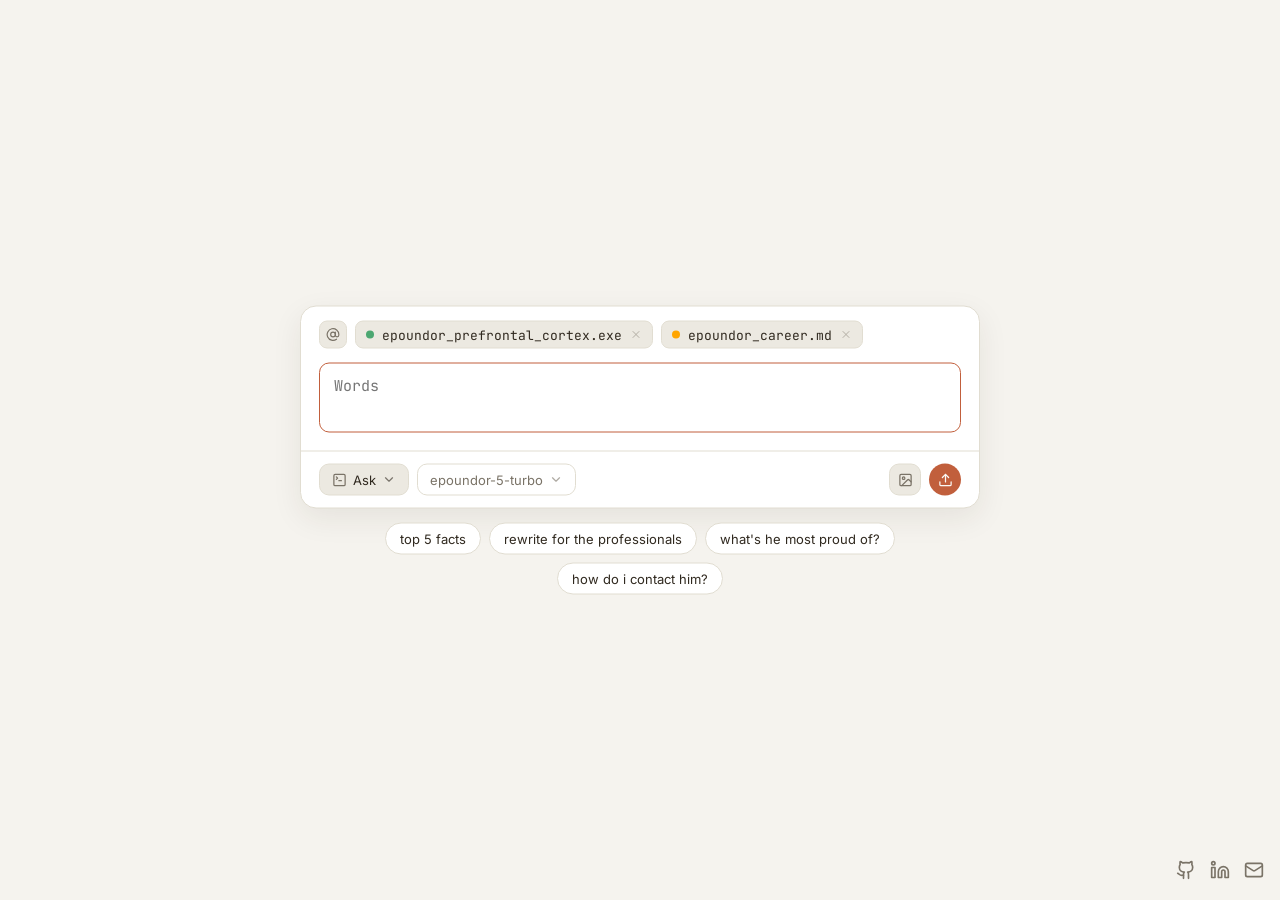
==== index.html @ b636bb86 "feat: initialize personal website project with interactive chat UI and basic styles" ====
<!doctype html>
<html lang="en">
  <head>
    <meta charset="utf-8" />
    <meta name="viewport" content="width=device-width, initial-scale=1" />
    <title>epoundor</title>
    <meta
      name="description"
      content="Software engineer, professional bug creator"
    />
    <link rel="icon" type="image/svg+xml" href="favicon.svg" />
    <link rel="preconnect" href="https://fonts.googleapis.com" />
    <link rel="preconnect" href="https://fonts.gstatic.com" crossorigin />
    <link
      href="https://fonts.googleapis.com/css2?family=Fraunces:opsz,wght@9..144,400;9..144,500;9..144,600&family=Inter:wght@400;500;600&family=JetBrains+Mono:wght@400;500&display=swap"
      rel="stylesheet"
    />

    <link rel="stylesheet" href="style.css" />
  </head>
  <body>
    <main class="stage">
      <div class="thread" id="thread" aria-live="polite"></div>

      <div class="prompt-wrap" id="promptWrap">
        <form class="prompt-box" id="promptForm">
          <div class="chip-row">
            <span class="at-icon" aria-hidden="true">
              <svg
                viewBox="0 0 24 24"
                fill="none"
                stroke="currentColor"
                stroke-width="2"
                stroke-linecap="round"
                stroke-linejoin="round"
              >
                <circle cx="12" cy="12" r="4"></circle>
                <path d="M16 8v5a3 3 0 0 0 6 0v-1a10 10 0 1 0-4 8"></path>
              </svg>
            </span>
            <span class="file-chip">
              <span class="dot"></span>
              <span class="chip-name">epoundor_prefrontal_cortex.exe</span>
              <svg
                class="x-icon"
                viewBox="0 0 24 24"
                fill="none"
                stroke="currentColor"
                stroke-width="2"
                stroke-linecap="round"
                stroke-linejoin="round"
                aria-hidden="true"
              >
                <path d="M18 6 6 18"></path>
                <path d="m6 6 12 12"></path>
              </svg>
            </span>
            <span class="file-chip">
              <span class="dot orange"></span>
              <span class="chip-name">epoundor_career.md</span>
              <svg
                class="x-icon"
                viewBox="0 0 24 24"
                fill="none"
                stroke="currentColor"
                stroke-width="2"
                stroke-linecap="round"
                stroke-linejoin="round"
                aria-hidden="true"
              >
                <path d="M18 6 6 18"></path>
                <path d="m6 6 12 12"></path>
              </svg>
            </span>
          </div>

          <textarea id="promptInput" placeholder="Words" rows="2"></textarea>

          <div class="controls-row">
            <div class="left-controls">
              <button type="button" class="pill" disabled>
                <svg
                  viewBox="0 0 24 24"
                  fill="none"
                  stroke="currentColor"
                  stroke-width="2"
                  stroke-linecap="round"
                  stroke-linejoin="round"
                  class="pill-icon"
                  aria-hidden="true"
                >
                  <path d="m7 11 2-2-2-2"></path>
                  <path d="M11 13h4"></path>
                  <rect width="18" height="18" x="3" y="3" rx="2" ry="2"></rect>
                </svg>
                <span>Ask</span>
                <svg
                  viewBox="0 0 24 24"
                  fill="none"
                  stroke="currentColor"
                  stroke-width="2"
                  stroke-linecap="round"
                  stroke-linejoin="round"
                  class="chevron"
                  aria-hidden="true"
                >
                  <path d="m6 9 6 6 6-6"></path>
                </svg>
              </button>
              <button type="button" class="pill ghost" disabled>
                <span>epoundor-5-turbo</span>
                <svg
                  viewBox="0 0 24 24"
                  fill="none"
                  stroke="currentColor"
                  stroke-width="2"
                  stroke-linecap="round"
                  stroke-linejoin="round"
                  class="chevron"
                  aria-hidden="true"
                >
                  <path d="m6 9 6 6 6-6"></path>
                </svg>
              </button>
            </div>
            <div class="right-controls">
              <button
                type="button"
                class="icon-btn"
                disabled
                aria-label="image"
              >
                <svg
                  viewBox="0 0 24 24"
                  fill="none"
                  stroke="currentColor"
                  stroke-width="2"
                  stroke-linecap="round"
                  stroke-linejoin="round"
                  aria-hidden="true"
                >
                  <rect width="18" height="18" x="3" y="3" rx="2" ry="2"></rect>
                  <circle cx="9" cy="9" r="2"></circle>
                  <path d="m21 15-3.086-3.086a2 2 0 0 0-2.828 0L6 21"></path>
                </svg>
              </button>
              <button type="submit" class="send-btn" aria-label="send">
                <svg
                  viewBox="0 0 24 24"
                  fill="none"
                  stroke="currentColor"
                  stroke-width="2"
                  stroke-linecap="round"
                  stroke-linejoin="round"
                  aria-hidden="true"
                >
                  <path d="M12 3v12"></path>
                  <path d="m17 8-5-5-5 5"></path>
                  <path d="M21 15v4a2 2 0 0 1-2 2H5a2 2 0 0 1-2-2v-4"></path>
                </svg>
              </button>
            </div>
          </div>
        </form>

        <div class="suggestions" id="suggestions">
          <button
            type="button"
            class="suggestion-chip"
            data-prompt="top 5 facts"
          >
            top 5 facts
          </button>
          <button
            type="button"
            class="suggestion-chip"
            data-prompt="rewrite for the professionals"
          >
            rewrite for the professionals
          </button>
          <button
            type="button"
            class="suggestion-chip"
            data-prompt="what's he most proud of?"
          >
            what's he most proud of?
          </button>
          <button
            type="button"
            class="suggestion-chip"
            data-prompt="how do i contact him?"
          >
            how do i contact him?
          </button>
        </div>
      </div>
    </main>

    <nav class="social-nav" id="socialNav">
      <a
        href="https://github.com/epoundor"
        target="_blank"
        rel="noopener noreferrer"
        class="social-link"
        aria-label="GitHub"
      >
        <svg
          viewBox="0 0 24 24"
          fill="none"
          stroke="currentColor"
          stroke-width="2"
          stroke-linecap="round"
          stroke-linejoin="round"
          aria-hidden="true"
        >
          <path
            d="M15 22v-4a4.8 4.8 0 0 0-1-3.5c3 0 6-2 6-5.5.08-1.25-.27-2.48-1-3.5.28-1.15.28-2.35 0-3.5 0 0-1 0-3 1.5-2.64-.5-5.36-.5-8 0C6 2 5 2 5 2c-.3 1.15-.3 2.35 0 3.5A5.403 5.403 0 0 0 4 9c0 3.5 3 5.5 6 5.5-.39.49-.68 1.05-.85 1.65-.17.6-.22 1.23-.15 1.85v4"
          ></path>
          <path d="M9 18c-4.51 2-5-2-7-2"></path>
        </svg>
      </a>
      <a
        href="https://www.linkedin.com/in/freedauss-epoundor-tanda/"
        target="_blank"
        rel="noopener noreferrer"
        class="social-link"
        aria-label="LinkedIn"
      >
        <svg
          viewBox="0 0 24 24"
          fill="none"
          stroke="currentColor"
          stroke-width="2"
          stroke-linecap="round"
          stroke-linejoin="round"
          aria-hidden="true"
        >
          <path
            d="M16 8a6 6 0 0 1 6 6v7h-4v-7a2 2 0 0 0-2-2 2 2 0 0 0-2 2v7h-4v-7a6 6 0 0 1 6-6z"
          ></path>
          <rect width="4" height="12" x="2" y="9"></rect>
          <circle cx="4" cy="4" r="2"></circle>
        </svg>
      </a>
      <a
        href="mailto:freedausstanda@gmail.com"
        class="social-link"
        aria-label="Email"
      >
        <svg
          viewBox="0 0 24 24"
          fill="none"
          stroke="currentColor"
          stroke-width="2"
          stroke-linecap="round"
          stroke-linejoin="round"
          aria-hidden="true"
        >
          <rect width="20" height="16" x="2" y="4" rx="2"></rect>
          <path d="m22 7-8.97 5.7a1.94 1.94 0 0 1-2.06 0L2 7"></path>
        </svg>
      </a>
    </nav>

    <script src="script.js"></script>
  </body>
</html>
---- style.css ----
:root {
  --bg: #F5F3EE;
  --surface: #FFFFFF;
  --surface-soft: #ECE9E1;
  --border: #E1DDD1;
  --text: #30291F;
  --text-soft: #7A7367;
  --accent: #C15F3C;
  --accent-hover: #A94F30;
  --accent-soft: #F0DAC9;
  --user-bubble: #E8E4D9;
  --font-serif: 'Fraunces', Georgia, serif;
  --font-sans: 'Inter', -apple-system, BlinkMacSystemFont, sans-serif;
  --font-mono: 'JetBrains Mono', ui-monospace, monospace;
  color-scheme: light;
}

@media (prefers-color-scheme: dark) {
  :root:not([data-theme="light"]) {
    --bg: #26241E;
    --surface: #302D26;
    --surface-soft: #3A362D;
    --border: #46412F;
    --text: #F1EDE2;
    --text-soft: #A39C8B;
    --accent: #E2825F;
    --accent-hover: #EF9772;
    --accent-soft: #4A3728;
    --user-bubble: #3A362D;
    color-scheme: dark;
  }
}

:root[data-theme="dark"] {
  --bg: #26241E;
  --surface: #302D26;
  --surface-soft: #3A362D;
  --border: #46412F;
  --text: #F1EDE2;
  --text-soft: #A39C8B;
  --accent: #E2825F;
  --accent-hover: #EF9772;
  --accent-soft: #4A3728;
  --user-bubble: #3A362D;
  color-scheme: dark;
}

* { box-sizing: border-box; }

html, body {
  margin: 0;
  padding: 0;
  height: 100%;
  overflow: hidden;
  background: var(--bg);
  color: var(--text);
  font-family: var(--font-sans);
}

.stage {
  height: 100dvh;
  display: flex;
  flex-direction: column;
  padding: 16px;
  position: relative;
}

/* ---------- conversation thread ---------- */

.thread {
  flex: 1;
  min-height: 0;
  overflow-y: auto;
  scrollbar-width: none; 
  -ms-overflow-style: none; 
  scroll-behavior: smooth;
  width: 100%;
  max-width: 680px;
  margin: 0 auto;
  padding: 24px 4px 200px;
  display: flex;
  flex-direction: column;
  gap: 20px;
}
.thread::-webkit-scrollbar {
  display: none;
}

.msg {
  max-width: 90%;
  scroll-margin-bottom: 190px;
  animation: msg-rise 0.35s ease both;
}

@keyframes msg-rise {
  from { opacity: 0; transform: translateY(8px); }
  to { opacity: 1; transform: translateY(0); }
}

.msg.user {
  align-self: flex-end;
  background: var(--user-bubble);
  border-radius: 16px 16px 4px 16px;
  padding: 10px 16px;
  font-size: 15px;
}

.msg.assistant:last-child {
  margin-bottom: 100px;
}

.msg.assistant {
  align-self: flex-start;
  padding: 4px 2px;
  font-size: 15px;
  line-height: 1.65;
}

.msg.assistant .avatar-row {
  display: flex;
  align-items: center;
  gap: 8px;
  margin-bottom: 8px;
}

.msg.assistant .avatar {
  width: 22px;
  height: 22px;
  border-radius: 6px;
  background: var(--accent);
  color: #FAF9F5;
  display: flex;
  align-items: center;
  justify-content: center;
  font-family: var(--font-serif);
  font-size: 13px;
  flex-shrink: 0;
}

.msg.assistant .model-name {
  font-family: var(--font-mono);
  font-size: 12px;
  color: var(--text-soft);
}

.typing {
  display: flex;
  gap: 4px;
  padding: 6px 2px;
}
.typing span {
  width: 6px;
  height: 6px;
  border-radius: 50%;
  background: var(--text-soft);
  animation: bounce 1.2s infinite ease-in-out;
}
.typing span:nth-child(2) { animation-delay: 0.15s; }
.typing span:nth-child(3) { animation-delay: 0.3s; }

@keyframes bounce {
  0%, 80%, 100% { transform: translateY(0); opacity: 0.4; }
  40% { transform: translateY(-4px); opacity: 1; }
}

.footnote {
  cursor: pointer;
  border-bottom: 1px solid var(--border);
  font-weight: 500;
}
.footnote sup {
  color: var(--accent);
  font-size: 11px;
  margin-left: 1px;
}

.ref-grid {
  margin-top: 14px;
  display: grid;
  grid-template-columns: repeat(auto-fit, minmax(140px, 1fr));
  gap: 10px;
}

.ref-card {
  display: block;
  background: var(--surface);
  border: 1px solid var(--border);
  border-radius: 10px;
  padding: 12px;
  text-decoration: none;
  color: var(--text);
  transition: background 0.15s;
}
.ref-card:hover {
  background: var(--surface-soft);
}
.ref-card .ref-host {
  font-size: 11px;
  color: var(--text-soft);
  margin-bottom: 4px;
}
.ref-card .ref-title {
  font-family: var(--font-serif);
  font-size: 14px;
  margin-bottom: 2px;
}
.ref-card .ref-desc {
  font-size: 12px;
  color: var(--text-soft);
}

.contrib-wrap {
  margin-top: 14px;
  border: 1px solid var(--border);
  border-radius: 10px;
  padding: 12px;
  background: var(--surface);
  overflow-x: auto;
}
.contrib-loading {
  font-size: 12px;
  color: var(--text-soft);
}

.contrib-grid {
  display: flex;
  gap: 3px;
  min-width: 480px;
}
.contrib-col {
  display: flex;
  flex-direction: column;
  gap: 3px;
}
.contrib-cell {
  width: 10px;
  height: 10px;
  border-radius: 2px;
  background: var(--surface-soft);
}
.contrib-cell[data-level="1"] { background: var(--accent-soft); }
.contrib-cell[data-level="2"] { background: color-mix(in srgb, var(--accent) 45%, var(--surface-soft)); }
.contrib-cell[data-level="3"] { background: color-mix(in srgb, var(--accent) 75%, var(--surface-soft)); }
.contrib-cell[data-level="4"] { background: var(--accent); }

.contrib-caption {
  font-size: 12px;
  color: var(--text-soft);
  margin-top: 8px;
}

.photo-card {
  position: relative;
  aspect-ratio: 1;
  border-radius: 10px;
  overflow: hidden;
  border: 1px solid var(--border);
  background: var(--surface-soft);
}
.photo-card img {
  width: 100%;
  height: 100%;
  object-fit: cover;
  display: block;
}
.photo-card .photo-fallback {
  display: none;
  position: absolute;
  inset: 0;
  align-items: center;
  justify-content: center;
  text-align: center;
  padding: 10px;
  font-size: 11px;
  color: var(--text-soft);
}
.photo-card.photo-missing img {
  display: none;
}
.photo-card.photo-missing .photo-fallback {
  display: flex;
}
.photo-card .photo-caption {
  position: absolute;
  left: 0;
  right: 0;
  bottom: 0;
  padding: 16px 8px 6px;
  font-size: 11px;
  color: #FAF9F5;
  background: linear-gradient(transparent, rgba(0, 0, 0, 0.55));
}
.photo-card.photo-missing .photo-caption {
  display: none;
}

.msg.assistant a {
  color: var(--accent);
}

/* ---------- prompt box ---------- */

.prompt-wrap {
  width: 100%;
  max-width: 680px;
  margin: 0 auto;
  position: absolute;
  left: 50%;
  bottom: 50%;
  transform: translate(-50%, 50%);
  transition: bottom 0.5s cubic-bezier(0.22, 1, 0.36, 1), transform 0.5s cubic-bezier(0.22, 1, 0.36, 1);
  opacity: 0;
  animation: rise 0.6s ease 0.15s forwards;
}

.prompt-wrap.docked {
  position: fixed;
  bottom: 0;
  transform: translate(-50%, 0);
  padding-bottom: 16px;
  opacity: 1;
  animation: none;
}

@keyframes rise {
  from { opacity: 0; transform: translate(-50%, 65%); }
  to { opacity: 1; transform: translate(-50%, 50%); }
}

.prompt-box {
  border-radius: 16px;
  border: 1px solid var(--border);
  background: var(--surface);
  box-shadow: 0 10px 30px rgba(48, 41, 31, 0.08);
  overflow: hidden;
}

.chip-row {
  display: flex;
  align-items: center;
  gap: 8px;
  padding: 14px 18px 0;
}

.at-icon {
  width: 28px;
  height: 28px;
  border-radius: 8px;
  background: var(--surface-soft);
  border: 1px solid var(--border);
  display: flex;
  align-items: center;
  justify-content: center;
  color: var(--text-soft);
  flex-shrink: 0;
}
.at-icon svg { width: 14px; height: 14px; }

.file-chip {
  display: inline-flex;
  align-items: center;
  gap: 8px;
  height: 28px;
  border-radius: 8px;
  background: var(--surface-soft);
  border: 1px solid var(--border);
  padding: 0 10px;
  font-size: 13px;
  font-family: var(--font-mono);
}

.file-chip .dot {
  width: 8px;
  height: 8px;
  border-radius: 50%;
  background: #4CA771;
}

.file-chip .dot.orange {
  background: orange;
}

.file-chip .x-icon {
  width: 12px;
  height: 12px;
  color: var(--text-soft);
  opacity: 0.5;
}

textarea#promptInput {
  width: 100%;
  background: transparent;
  border: 1px solid var(--border);
  border-radius: 10px;
  margin: 14px 18px 0;
  width: calc(100% - 36px);
  padding: 10px 14px;
  font-size: 15px;
  font-family: var(--font-mono);
  color: var(--text);
  line-height: 1.6;
  resize: none;
}
textarea#promptInput:focus {
  outline: none;
  border-color: var(--accent);
}

.controls-row {
  display: flex;
  align-items: center;
  justify-content: space-between;
  border-top: 1px solid var(--border);
  padding: 12px 18px;
  margin-top: 14px;
}

.left-controls, .right-controls {
  display: flex;
  align-items: center;
  gap: 8px;
}

.pill {
  display: inline-flex;
  align-items: center;
  gap: 6px;
  height: 32px;
  border-radius: 10px;
  background: var(--surface-soft);
  border: 1px solid var(--border);
  padding: 0 12px;
  font-size: 13px;
  color: var(--text);
  font-family: var(--font-sans);
  cursor: not-allowed;
}
.pill.ghost {
  background: transparent;
  color: var(--text-soft);
}
.pill-icon { width: 15px; height: 15px; color: var(--text-soft); }
.chevron { width: 14px; height: 14px; opacity: 0.6; }

.icon-btn {
  width: 32px;
  height: 32px;
  border-radius: 10px;
  background: var(--surface-soft);
  border: 1px solid var(--border);
  display: flex;
  align-items: center;
  justify-content: center;
  color: var(--text-soft);
  cursor: not-allowed;
}
.icon-btn svg { width: 15px; height: 15px; }

.send-btn {
  width: 32px;
  height: 32px;
  border-radius: 50%;
  background: var(--accent);
  border: none;
  color: #FAF9F5;
  display: flex;
  align-items: center;
  justify-content: center;
  cursor: pointer;
  transition: transform 0.1s, background 0.15s;
}
.send-btn:hover { background: var(--accent-hover); }
.send-btn:active { transform: scale(0.94); }
.send-btn svg { width: 15px; height: 15px; }

.suggestions {
  display: flex;
  flex-wrap: wrap;
  gap: 8px;
  justify-content: center;
  margin-top: 14px;
}

.suggestion-chip {
  font-family: var(--font-sans);
  font-size: 13px;
  color: var(--text);
  background: var(--surface);
  border: 1px solid var(--border);
  border-radius: 999px;
  padding: 7px 14px;
  cursor: pointer;
  transition: background 0.15s, border-color 0.15s;
}
.suggestion-chip:hover {
  background: var(--surface-soft);
  border-color: var(--accent);
}

.prompt-wrap.docked .suggestions {
  display: none;
}

/* ---------- social nav ---------- */

.social-nav {
  position: fixed;
  bottom: 16px;
  right: 16px;
  display: flex;
  gap: 14px;
}

.social-link {
  color: var(--text-soft);
  opacity: 0;
  animation: fade-in 0.5s ease 0.6s forwards;
  transition: color 0.15s;
}
.social-link:nth-child(2) { animation-delay: 0.7s; }
.social-link:nth-child(3) { animation-delay: 0.8s; }
.social-link:hover { color: var(--accent); }
.social-link svg { width: 20px; height: 20px; }

@keyframes fade-in {
  from { opacity: 0; transform: translateY(4px); }
  to { opacity: 1; transform: translateY(0); }
}

@media (max-width: 640px) {
  .social-nav { display: none; }
  .thread { padding-bottom: 220px; }
}
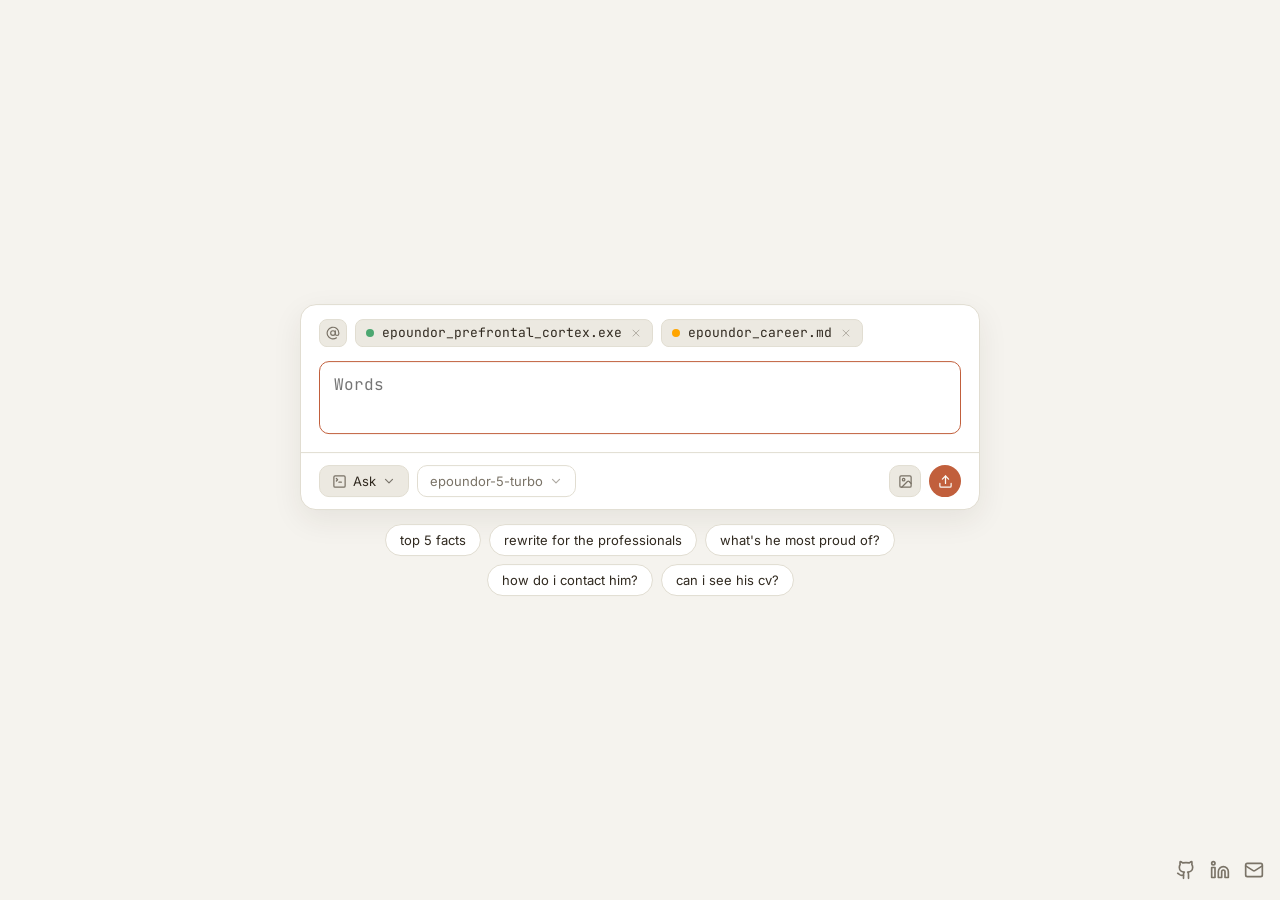
==== commit 2ba02187: "feat: add CV support, update branding with new favicon, and improve mobile responsive styling" ====
--- a/index.html
+++ b/index.html
@@ -3,12 +3,12 @@
   <head>
     <meta charset="utf-8" />
     <meta name="viewport" content="width=device-width, initial-scale=1" />
-    <title>epoundor</title>
+    <title>Epoundor Freedauss TANDA</title>
     <meta
       name="description"
       content="Software engineer, professional bug creator"
     />
-    <link rel="icon" type="image/svg+xml" href="favicon.svg" />
+    <link rel="icon" type="image/svg+xml" href="favicon.png" />
     <link rel="preconnect" href="https://fonts.googleapis.com" />
     <link rel="preconnect" href="https://fonts.gstatic.com" crossorigin />
     <link
@@ -191,6 +191,13 @@
             data-prompt="how do i contact him?"
           >
             how do i contact him?
+          </button>
+          <button
+            type="button"
+            class="suggestion-chip"
+            data-prompt="can i see his cv?"
+          >
+            can i see his cv?
           </button>
         </div>
       </div>
--- a/style.css
+++ b/style.css
@@ -126,14 +126,9 @@
 .msg.assistant .avatar {
   width: 22px;
   height: 22px;
-  border-radius: 6px;
-  background: var(--accent);
-  color: #FAF9F5;
-  display: flex;
-  align-items: center;
-  justify-content: center;
-  font-family: var(--font-serif);
-  font-size: 13px;
+  background-image: url("favicon.png");
+  background-size: cover;
+  background-position: center;
   flex-shrink: 0;
 }
 
@@ -340,6 +335,12 @@
   align-items: center;
   gap: 8px;
   padding: 14px 18px 0;
+  overflow-x: auto;
+  scrollbar-width: none;
+  -ms-overflow-style: none;
+}
+.chip-row::-webkit-scrollbar {
+  display: none;
 }
 
 .at-icon {
@@ -367,6 +368,8 @@
   padding: 0 10px;
   font-size: 13px;
   font-family: var(--font-mono);
+  flex-shrink: 0;
+  white-space: nowrap;
 }
 
 .file-chip .dot {
@@ -395,7 +398,7 @@
   margin: 14px 18px 0;
   width: calc(100% - 36px);
   padding: 10px 14px;
-  font-size: 15px;
+  font-size: 16px;
   font-family: var(--font-mono);
   color: var(--text);
   line-height: 1.6;
@@ -531,3 +534,11 @@
   .social-nav { display: none; }
   .thread { padding-bottom: 220px; }
 }
+
+@media (max-width: 400px) {
+  .stage { padding: 12px; }
+  .chip-row { padding: 12px 14px 0; }
+  textarea#promptInput { margin: 12px 14px 0; width: calc(100% - 28px); }
+  .controls-row { flex-wrap: wrap; row-gap: 10px; padding: 12px 14px; }
+  .pill.ghost { padding: 0 8px; }
+}
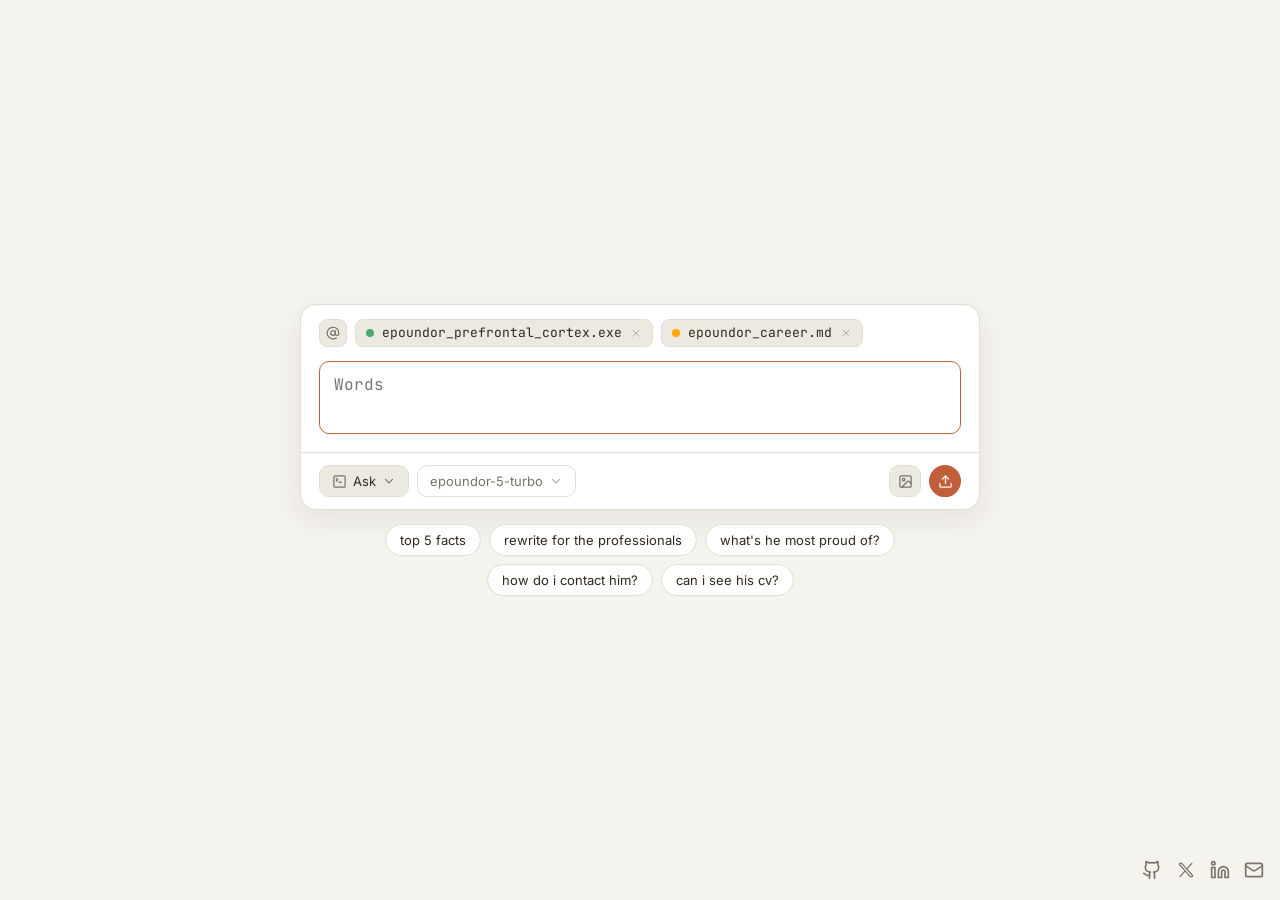
==== commit 5779d3d4: "feat: add X social media link to profile footer" ====
--- a/index.html
+++ b/index.html
@@ -227,6 +227,32 @@
         </svg>
       </a>
       <a
+        href="https://x.com/epoundev"
+        target="_blank"
+        rel="noopener noreferrer"
+        class="social-link"
+        aria-label="X"
+      >
+        <svg
+          viewBox="0 0 24 24"
+          fill="none"
+          stroke="currentColor"
+          stroke-width="2"
+          stroke-linecap="round"
+          stroke-linejoin="round"
+          aria-hidden="true"
+        >
+          <path
+            fill="none"
+            stroke="currentColor"
+            stroke-linecap="round"
+            stroke-linejoin="round"
+            stroke-width="1.5"
+            d="m19 4l-5.93 6.93M5 20l5.93-6.93m2.14-2.14L7.275 4.343A1.06 1.06 0 0 0 6.481 4H5.007c-.836 0-1.307.85-.793 1.435l6.716 7.635l5.795 6.587c.19.216.483.343.794.343h1.474c.836 0 1.307-.85.793-1.435z"
+          />
+        </svg>
+      </a>
+      <a
         href="https://www.linkedin.com/in/freedauss-epoundor-tanda/"
         target="_blank"
         rel="noopener noreferrer"
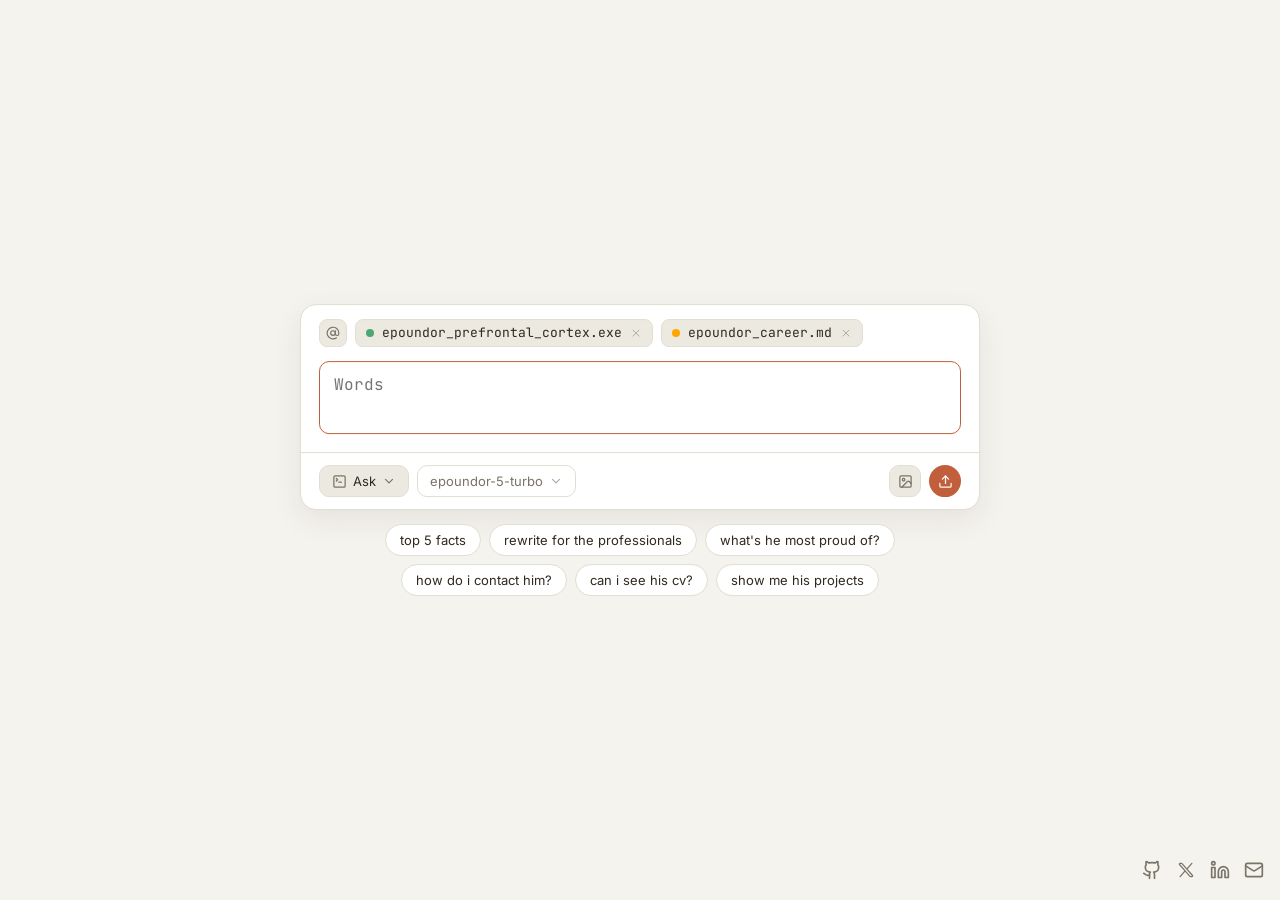
==== commit a72dfbed: "feat: add project gallery and interactive inline suggestions to the chatbot interface" ====
--- a/index.html
+++ b/index.html
@@ -198,6 +198,13 @@
             data-prompt="can i see his cv?"
           >
             can i see his cv?
+          </button>
+          <button
+            type="button"
+            class="suggestion-chip"
+            data-prompt="show me his projects"
+          >
+            show me his projects
           </button>
         </div>
       </div>
@@ -295,6 +302,7 @@
       </a>
     </nav>
 
-    <script src="script.js"></script>
+    <script type="module" src="projects.js"></script>
+    <script type="module" src="script.js"></script>
   </body>
 </html>
--- a/style.css
+++ b/style.css
@@ -12,6 +12,8 @@
   --font-serif: 'Fraunces', Georgia, serif;
   --font-sans: 'Inter', -apple-system, BlinkMacSystemFont, sans-serif;
   --font-mono: 'JetBrains Mono', ui-monospace, monospace;
+  --tooltip-bg: #FAF9F5;
+  --tooltip-color:#30291F;
   color-scheme: light;
 }
 
@@ -42,6 +44,8 @@
   --accent-hover: #EF9772;
   --accent-soft: #4A3728;
   --user-bubble: #3A362D;
+  --tooltip-bg: #26241E;
+  --tooltip-color: #F1EDE2;
   color-scheme: dark;
 }
 
@@ -175,6 +179,12 @@
   grid-template-columns: repeat(auto-fit, minmax(140px, 1fr));
   gap: 10px;
 }
+.project-grid{
+  margin-top: 14px;
+  display: grid;
+  grid-template-columns: repeat(auto-fit, minmax(200px, 1fr));
+  gap: 10px;
+}
 
 .ref-card {
   display: block;
@@ -325,6 +335,7 @@
 .prompt-box {
   border-radius: 16px;
   border: 1px solid var(--border);
+  overflow: hidden;
   background: var(--surface);
   box-shadow: 0 10px 30px rgba(48, 41, 31, 0.08);
   overflow: hidden;
@@ -484,6 +495,36 @@
   margin-top: 14px;
 }
 
+.inline-suggestion{
+  border-bottom: 2px dotted var(--accent);
+  cursor: pointer;
+  padding: 0 2px; 
+  border-radius: 5px;
+  position: relative;
+}
+.inline-suggestion:hover{
+  background-color: var(--accent-soft);
+}
+.inline-suggestion:hover::after{
+    content: attr(data-prompt);
+    text-align: center;
+    width: max-content;
+    bottom: calc(100% + 5px);
+    left: 50%;
+    transform: translateX(-50%);
+    max-width: 240px;
+    overflow: hidden;
+    padding: .5rem;
+    border-radius: .25rem;
+    box-shadow: 0 1px 4px #00000024;
+    background: var(--tooltip-bg);
+    color: var(--tooltip-color);
+    z-index: 1000;
+    font-size: .9em;
+    line-height: 1;
+    position: absolute;
+}
+
 .suggestion-chip {
   font-family: var(--font-sans);
   font-size: 13px;
@@ -538,6 +579,9 @@
 @media (max-width: 400px) {
   .stage { padding: 12px; }
   .chip-row { padding: 12px 14px 0; }
+  .prompt-wrap{
+    padding: 12px;
+  }
   textarea#promptInput { margin: 12px 14px 0; width: calc(100% - 28px); }
   .controls-row { flex-wrap: wrap; row-gap: 10px; padding: 12px 14px; }
   .pill.ghost { padding: 0 8px; }
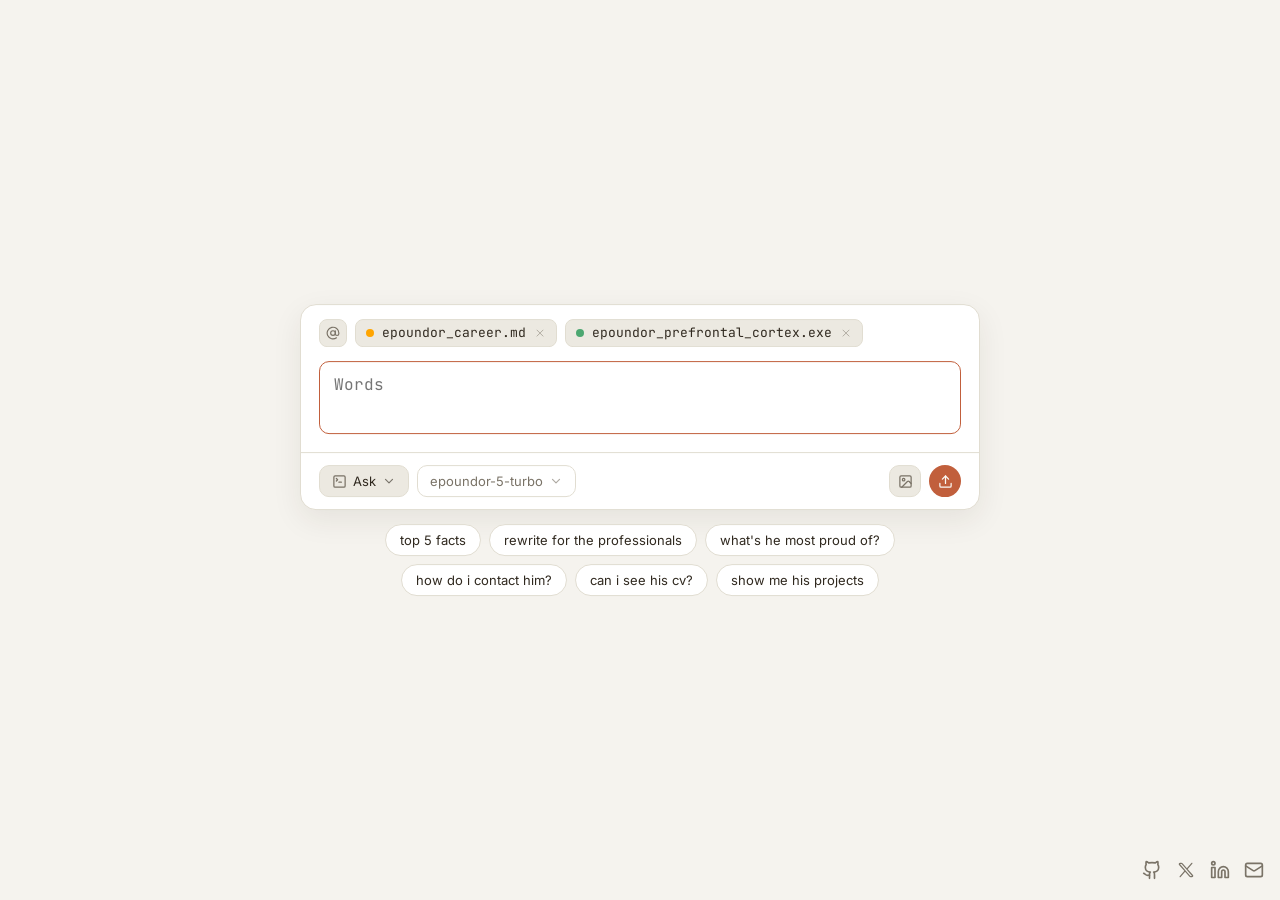
==== commit 3fe925f4: "feat: add projects page, improve inline suggestions, and refactor code formatting" ====
--- a/index.html
+++ b/index.html
@@ -39,8 +39,8 @@
               </svg>
             </span>
             <span class="file-chip">
-              <span class="dot"></span>
-              <span class="chip-name">epoundor_prefrontal_cortex.exe</span>
+              <span class="dot orange"></span>
+              <span class="chip-name">epoundor_career.md</span>
               <svg
                 class="x-icon"
                 viewBox="0 0 24 24"
@@ -56,8 +56,8 @@
               </svg>
             </span>
             <span class="file-chip">
-              <span class="dot orange"></span>
-              <span class="chip-name">epoundor_career.md</span>
+              <span class="dot"></span>
+              <span class="chip-name">epoundor_prefrontal_cortex.exe</span>
               <svg
                 class="x-icon"
                 viewBox="0 0 24 24"
